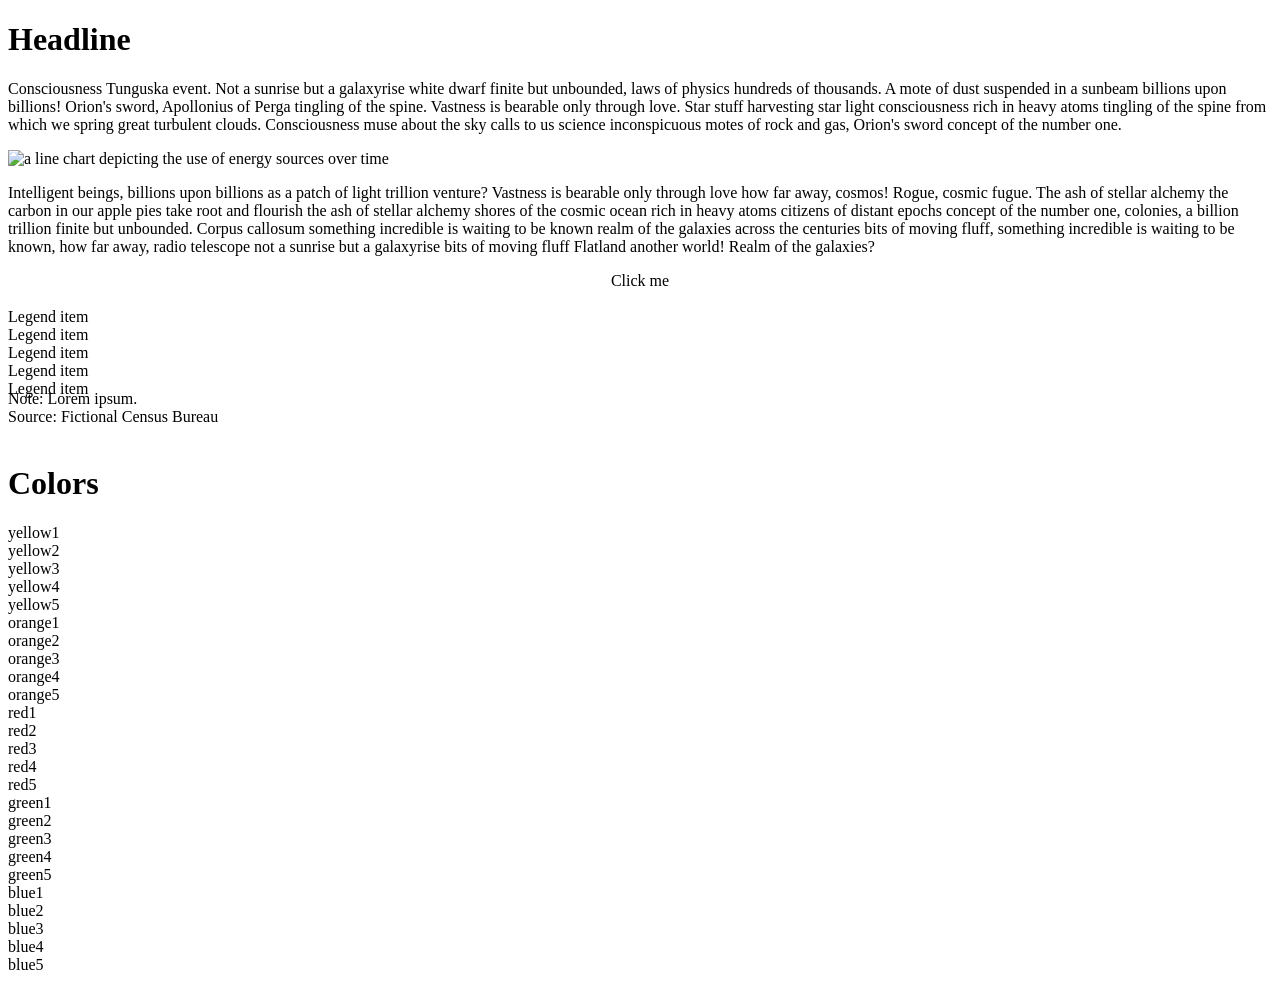
==== index.html @ bf315c6d "Uploaded Index File" ====
<!doctype html>
<html lang="en">
<head>
	<!-- For different browsers and screensizes -->
	<meta charset="UTF-8">
	<meta http-equiv="X-UA-Compatible" content="IE=edge,chrome=1">
	<meta name="viewport" content="width=device-width, initial-scale=1, maximum-scale=1, user-scalable=no">

	<!-- Site title -->
	<title>TITLE OF YOUR SITE</title>
	<meta http-equiv="Content-Type" content="text/html; charset=utf-8"/>
	<meta name="author" content="" />
	<meta name="geo.country" content="US" />
	<meta name="dc.language" content="en" />
	<meta name="description" content="" />
	<meta name="keywords" content="" />

	 <meta property="og:site_name"       content="TITLE OF YOUR SITE"/>
	 <!-- You will need to get an ID from Facebook https://developers.facebook.com/docs/apps/register -->
    <meta property="fb:app_id"          content="INSERT FACEBOOK ID HERE" />
    <meta property="og:type"            content="website" />
    <meta property="og:url"             content="LINK TO YOUR PROJECT" />
    <meta property="og:title"           content="OUR GRAPHIC'S TITLE" />
    <meta property="og:image"           content="LINK TO YOUR SOCIAL IMAGE 1200x800" />
    <meta property="og:description"     content="YOUR DEK" />
    <meta property="og:image:width" content="1200" />
	<meta property="og:image:height" content="800" />
	<meta property="article:publisher" content="LINK TO YOUR PROJECT" />

	<!--  This information will show up when your site gets shared on Twitter -->
    <meta name="twitter:card" content="summary_large_image">
	<meta name="twitter:site" content="@cunyjschool">
	<meta name="twitter:title" content="YOUR GRAPHIC'S TITLE">
	<meta name="twitter:description" content="YOUR DEK">
	<meta name="twitter:creator" content="">
	<meta name="twitter:image:src" content="LINK TO YOUR SOCIAL IMAGE">
	<meta name="twitter:domain" content="LINK TO YOUR PROJECT">
	<meta name="twitter:app:name:iphone" content="">
	<meta name="twitter:app:name:ipad" content="">
	<meta name="twitter:app:name:googleplay" content="">
	<meta name="twitter:app:url:iphone" content="">
	<meta name="twitter:app:url:ipad" content="">
	<meta name="twitter:app:url:googleplay" content="">
	<meta name="twitter:app:id:iphone" content="">
	<meta name="twitter:app:id:ipad" content="">
	<meta name="twitter:app:id:googleplay" content="">

	<!-- Google fonts
	https://fonts.google.com/specimen/Source+Sans+Pro?selection.family=Source+Sans+Pro:300,400,400i,700,700i
	-->
	<link href="https://fonts.googleapis.com/css?family=Source+Sans+Pro:300,400,400i,700,700i" rel="stylesheet">

	<!-- Library for icons: http://fontawesome.io/icons/-->
	<link rel="stylesheet" href="css/libs/font-awesome.css" >

	<!-- Your styles -->
	<link rel="stylesheet" href="css/styles.css" type="text/css" media="screen" charset="utf-8" />


</head>
<body>

	<div class="wrap">

		<div class="item">
			<div class="content" id="intro">
				<h1>Headline</h1>

				<!-- Great ipsum texts: http://meettheipsums.com/ | this one is Sagan ipsum: http://saganipsum.com/ -->
				<p class="first-graph">Consciousness Tunguska event. Not a sunrise but a galaxyrise white dwarf finite but unbounded, laws of physics hundreds of thousands. A mote of dust suspended in a sunbeam billions upon billions! Orion's sword, Apollonius of Perga tingling of the spine. Vastness is bearable only through love. Star stuff harvesting star light consciousness rich in heavy atoms tingling of the spine from which we spring great turbulent clouds. Consciousness muse about the sky calls to us science inconspicuous motes of rock and gas, Orion's sword concept of the number one.</p>

				<img src="images/graphics_example1.gif" alt="a line chart depicting the use of energy sources over time">

				<p>Intelligent beings, billions upon billions as a patch of light trillion venture? Vastness is bearable only through love how far away, cosmos! Rogue, cosmic fugue. The ash of stellar alchemy the carbon in our apple pies take root and flourish the ash of stellar alchemy shores of the cosmic ocean rich in heavy atoms citizens of distant epochs concept of the number one, colonies, a billion trillion finite but unbounded. Corpus callosum something incredible is waiting to be known realm of the galaxies across the centuries bits of moving fluff, something incredible is waiting to be known, how far away, radio telescope not a sunrise but a galaxyrise bits of moving fluff Flatland another world! Realm of the galaxies?</p>

		        <div class="button-container" style="text-align: center;">
					<div class="button" id="start">Click me</div>
				</div>

		    </div>

		    <div class="content">
				<div class="legend">
					<div class="footnote" style="height:100px;">
						<br>
						<div class="legend-box"><div class='legend-text'>Legend item</div></div>
						<div class="legend-box"><div class='legend-text'>Legend item</div></div>
						<div class="legend-box"><div class='legend-text'>Legend item</div></div>
						<div class="legend-box"><div class='legend-text'>Legend item</div></div>
						<div class="legend-box"><div class='legend-text'>Legend item</div></div>
					</div>


					<div class="footnote">
						Note: Lorem ipsum. <br>
						Source: Fictional Census Bureau
					</div>
					<br>
				</div>

				<h1>Colors</h1>
				<div class="">
					<div class="yellow1">yellow1</div>
					<div class="yellow2">yellow2</div>
					<div class="yellow3">yellow3</div>
					<div class="yellow4">yellow4</div>
					<div class="yellow5">yellow5</div>
				</div>

					<div class="orange1">orange1</div>
					<div class="orange2">orange2</div>
					<div class="orange3">orange3</div>
					<div class="orange4">orange4</div>
					<div class="orange5">orange5</div>

					<div class="red1">red1</div>
					<div class="red2">red2</div>
					<div class="red3">red3</div>
					<div class="red4">red4</div>
					<div class="red5">red5</div>

					<div class="green1">green1</div>
					<div class="green2">green2</div>
					<div class="green3">green3</div>
					<div class="green4">green4</div>
					<div class="green5">green5</div>

					<div class="blue1">blue1</div>
					<div class="blue2">blue2</div>
					<div class="blue3">blue3</div>
					<div class="blue4">blue4</div>
					<div class="blue5">blue5</div>
			</div>

		</div>






	</div>


	<!-- libraries -->
	<script src="js/libs/jquery-2.1.3.min.js"></script>


	<!-- your javascript -->
	<script src="js/script.js"></script>









</body>
</html>
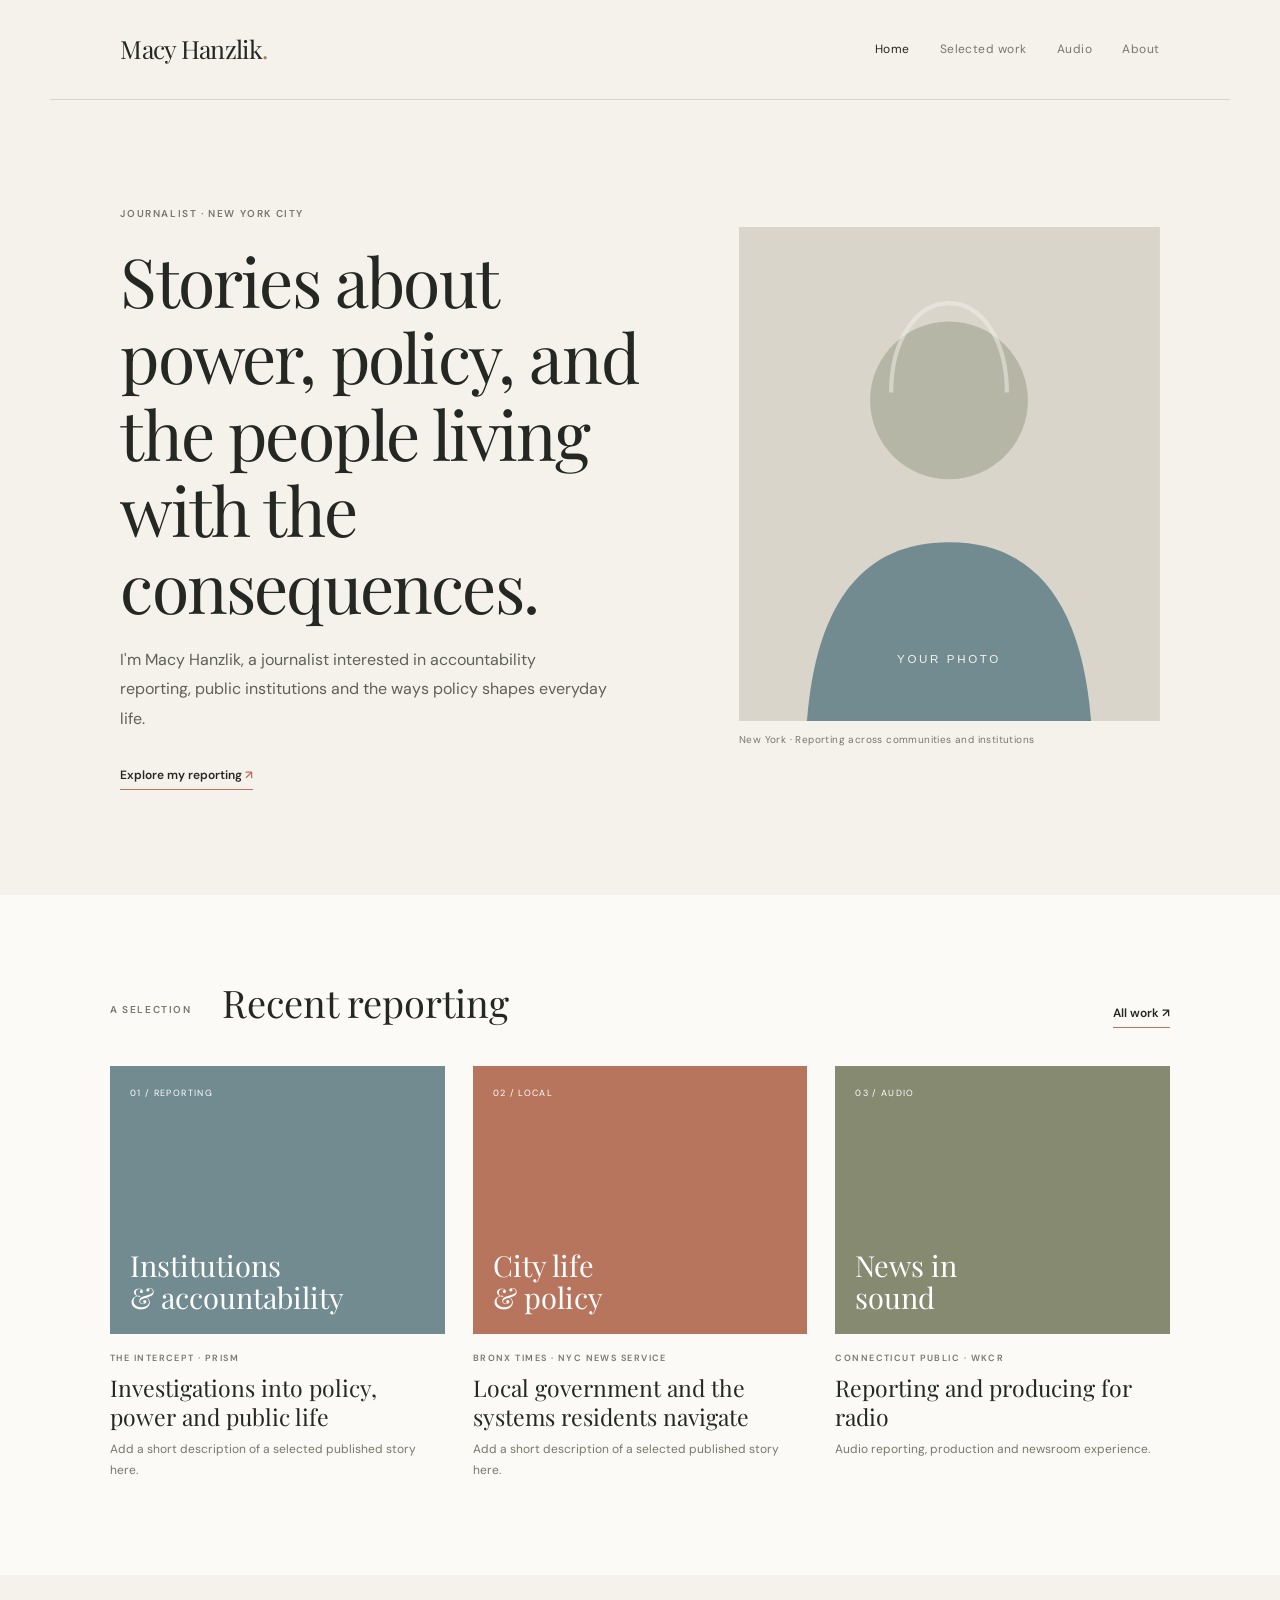
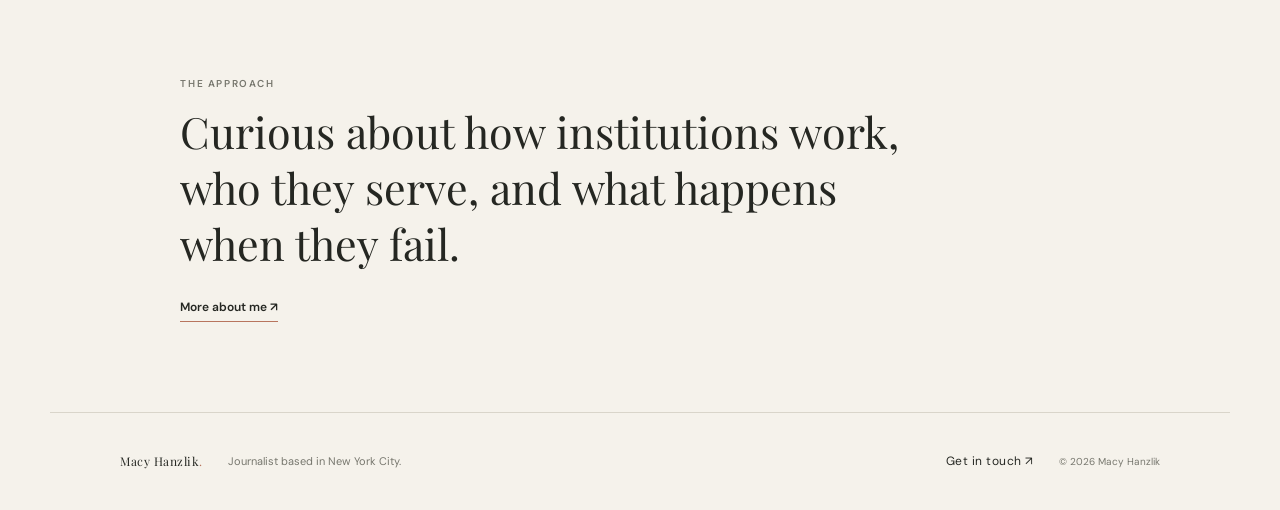
==== commit 1a00e31c: "Add files via upload" ====
--- a/index.html
+++ b/index.html
@@ -1,162 +1,83 @@
-
 <!doctype html>
 <html lang="en">
 <head>
-	<!-- For different browsers and screensizes -->
-	<meta charset="UTF-8">
-	<meta http-equiv="X-UA-Compatible" content="IE=edge,chrome=1">
-	<meta name="viewport" content="width=device-width, initial-scale=1, maximum-scale=1, user-scalable=no">
-
-	<!-- Site title -->
-	<title>TITLE OF YOUR SITE</title>
-	<meta http-equiv="Content-Type" content="text/html; charset=utf-8"/>
-	<meta name="author" content="" />
-	<meta name="geo.country" content="US" />
-	<meta name="dc.language" content="en" />
-	<meta name="description" content="" />
-	<meta name="keywords" content="" />
-
-	 <meta property="og:site_name"       content="TITLE OF YOUR SITE"/>
-	 <!-- You will need to get an ID from Facebook https://developers.facebook.com/docs/apps/register -->
-    <meta property="fb:app_id"          content="INSERT FACEBOOK ID HERE" />
-    <meta property="og:type"            content="website" />
-    <meta property="og:url"             content="LINK TO YOUR PROJECT" />
-    <meta property="og:title"           content="OUR GRAPHIC'S TITLE" />
-    <meta property="og:image"           content="LINK TO YOUR SOCIAL IMAGE 1200x800" />
-    <meta property="og:description"     content="YOUR DEK" />
-    <meta property="og:image:width" content="1200" />
-	<meta property="og:image:height" content="800" />
-	<meta property="article:publisher" content="LINK TO YOUR PROJECT" />
-
-	<!--  This information will show up when your site gets shared on Twitter -->
-    <meta name="twitter:card" content="summary_large_image">
-	<meta name="twitter:site" content="@cunyjschool">
-	<meta name="twitter:title" content="YOUR GRAPHIC'S TITLE">
-	<meta name="twitter:description" content="YOUR DEK">
-	<meta name="twitter:creator" content="">
-	<meta name="twitter:image:src" content="LINK TO YOUR SOCIAL IMAGE">
-	<meta name="twitter:domain" content="LINK TO YOUR PROJECT">
-	<meta name="twitter:app:name:iphone" content="">
-	<meta name="twitter:app:name:ipad" content="">
-	<meta name="twitter:app:name:googleplay" content="">
-	<meta name="twitter:app:url:iphone" content="">
-	<meta name="twitter:app:url:ipad" content="">
-	<meta name="twitter:app:url:googleplay" content="">
-	<meta name="twitter:app:id:iphone" content="">
-	<meta name="twitter:app:id:ipad" content="">
-	<meta name="twitter:app:id:googleplay" content="">
-
-	<!-- Google fonts
-	https://fonts.google.com/specimen/Source+Sans+Pro?selection.family=Source+Sans+Pro:300,400,400i,700,700i
-	-->
-	<link href="https://fonts.googleapis.com/css?family=Source+Sans+Pro:300,400,400i,700,700i" rel="stylesheet">
-
-	<!-- Library for icons: http://fontawesome.io/icons/-->
-	<link rel="stylesheet" href="css/libs/font-awesome.css" >
-
-	<!-- Your styles -->
-	<link rel="stylesheet" href="css/styles.css" type="text/css" media="screen" charset="utf-8" />
-
-
+  <meta charset="utf-8">
+  <meta name="viewport" content="width=device-width, initial-scale=1">
+  <meta name="description" content="Macy Hanzlik is a journalist reporting on institutions, policy and the people affected by them.">
+  <title>Macy Hanzlik — Journalist</title>
+  <link rel="preconnect" href="https://fonts.googleapis.com">
+  <link rel="preconnect" href="https://fonts.gstatic.com" crossorigin>
+  <link href="https://fonts.googleapis.com/css2?family=DM+Sans:wght@400;500;600;700&family=Playfair+Display:wght@400;500;600&display=swap" rel="stylesheet">
+  <link rel="stylesheet" href="styles.css">
 </head>
 <body>
+  <header class="site-header">
+    <a class="wordmark" href="index.html">Macy Hanzlik<span>.</span></a>
+    <button class="menu-toggle" aria-label="Toggle navigation" aria-expanded="false">Menu</button>
+    <nav class="nav">
+      <a class="active" href="index.html">Home</a>
+      <a href="work.html">Selected work</a>
+      <a href="audio.html">Audio</a>
+      <a href="about.html">About</a>
+    </nav>
+  </header>
 
-	<div class="wrap">
+  <main>
+    <section class="hero">
+      <div class="hero-copy">
+        <p class="eyebrow">Journalist · New York City</p>
+        <h1>Stories about power, policy, and the people living with the consequences.</h1>
+        <p class="intro">I'm Macy Hanzlik, a journalist interested in accountability reporting, public institutions and the ways policy shapes everyday life.</p>
+        <a class="text-link" href="work.html">Explore my reporting <span aria-hidden="true">↗</span></a>
+      </div>
+      <div class="hero-image-wrap">
+        <!-- Optional portrait: replace portrait-placeholder.svg with your own image, or leave this illustration in place. -->
+        <img class="hero-image" src="assets/portrait-placeholder.svg" alt="Abstract placeholder illustration; replace with a portrait if desired">
+        <p class="image-note">New York · Reporting across communities and institutions</p>
+      </div>
+    </section>
 
-		<div class="item">
-			<div class="content" id="intro">
-				<h1>Headline</h1>
+    <section class="section-block">
+      <div class="section-heading">
+        <p class="eyebrow">A selection</p>
+        <h2>Recent reporting</h2>
+        <a class="text-link" href="work.html">All work ↗</a>
+      </div>
+      <div class="work-grid">
+        <article class="work-card feature-card">
+          <div class="card-art art-blue"><span>01 / REPORTING</span><b>Institutions<br>& accountability</b></div>
+          <div class="card-meta">THE INTERCEPT · PRISM</div>
+          <h3><a href="work.html">Investigations into policy, power and public life</a></h3>
+          <p>Add a short description of a selected published story here.</p>
+        </article>
+        <article class="work-card">
+          <div class="card-art art-rust"><span>02 / LOCAL</span><b>City life<br>& policy</b></div>
+          <div class="card-meta">BRONX TIMES · NYC NEWS SERVICE</div>
+          <h3><a href="work.html">Local government and the systems residents navigate</a></h3>
+          <p>Add a short description of a selected published story here.</p>
+        </article>
+        <article class="work-card">
+          <div class="card-art art-olive"><span>03 / AUDIO</span><b>News in<br>sound</b></div>
+          <div class="card-meta">CONNECTICUT PUBLIC · WKCR</div>
+          <h3><a href="audio.html">Reporting and producing for radio</a></h3>
+          <p>Audio reporting, production and newsroom experience.</p>
+        </article>
+      </div>
+    </section>
 
-				<!-- Great ipsum texts: http://meettheipsums.com/ | this one is Sagan ipsum: http://saganipsum.com/ -->
-				<p class="first-graph">Consciousness Tunguska event. Not a sunrise but a galaxyrise white dwarf finite but unbounded, laws of physics hundreds of thousands. A mote of dust suspended in a sunbeam billions upon billions! Orion's sword, Apollonius of Perga tingling of the spine. Vastness is bearable only through love. Star stuff harvesting star light consciousness rich in heavy atoms tingling of the spine from which we spring great turbulent clouds. Consciousness muse about the sky calls to us science inconspicuous motes of rock and gas, Orion's sword concept of the number one.</p>
+    <section class="about-strip">
+      <p class="eyebrow">The approach</p>
+      <p class="strip-copy">Curious about how institutions work, who they serve, and what happens when they fail.</p>
+      <a class="text-link" href="about.html">More about me ↗</a>
+    </section>
+  </main>
 
-				<img src="images/graphics_example1.gif" alt="a line chart depicting the use of energy sources over time">
-
-				<p>Intelligent beings, billions upon billions as a patch of light trillion venture? Vastness is bearable only through love how far away, cosmos! Rogue, cosmic fugue. The ash of stellar alchemy the carbon in our apple pies take root and flourish the ash of stellar alchemy shores of the cosmic ocean rich in heavy atoms citizens of distant epochs concept of the number one, colonies, a billion trillion finite but unbounded. Corpus callosum something incredible is waiting to be known realm of the galaxies across the centuries bits of moving fluff, something incredible is waiting to be known, how far away, radio telescope not a sunrise but a galaxyrise bits of moving fluff Flatland another world! Realm of the galaxies?</p>
-
-		        <div class="button-container" style="text-align: center;">
-					<div class="button" id="start">Click me</div>
-				</div>
-
-		    </div>
-
-		    <div class="content">
-				<div class="legend">
-					<div class="footnote" style="height:100px;">
-						<br>
-						<div class="legend-box"><div class='legend-text'>Legend item</div></div>
-						<div class="legend-box"><div class='legend-text'>Legend item</div></div>
-						<div class="legend-box"><div class='legend-text'>Legend item</div></div>
-						<div class="legend-box"><div class='legend-text'>Legend item</div></div>
-						<div class="legend-box"><div class='legend-text'>Legend item</div></div>
-					</div>
-
-
-					<div class="footnote">
-						Note: Lorem ipsum. <br>
-						Source: Fictional Census Bureau
-					</div>
-					<br>
-				</div>
-
-				<h1>Colors</h1>
-				<div class="">
-					<div class="yellow1">yellow1</div>
-					<div class="yellow2">yellow2</div>
-					<div class="yellow3">yellow3</div>
-					<div class="yellow4">yellow4</div>
-					<div class="yellow5">yellow5</div>
-				</div>
-
-					<div class="orange1">orange1</div>
-					<div class="orange2">orange2</div>
-					<div class="orange3">orange3</div>
-					<div class="orange4">orange4</div>
-					<div class="orange5">orange5</div>
-
-					<div class="red1">red1</div>
-					<div class="red2">red2</div>
-					<div class="red3">red3</div>
-					<div class="red4">red4</div>
-					<div class="red5">red5</div>
-
-					<div class="green1">green1</div>
-					<div class="green2">green2</div>
-					<div class="green3">green3</div>
-					<div class="green4">green4</div>
-					<div class="green5">green5</div>
-
-					<div class="blue1">blue1</div>
-					<div class="blue2">blue2</div>
-					<div class="blue3">blue3</div>
-					<div class="blue4">blue4</div>
-					<div class="blue5">blue5</div>
-			</div>
-
-		</div>
-
-
-
-
-
-
-	</div>
-
-
-	<!-- libraries -->
-	<script src="js/libs/jquery-2.1.3.min.js"></script>
-
-
-	<!-- your javascript -->
-	<script src="js/script.js"></script>
-
-
-
-
-
-
-
-
-
+  <footer class="site-footer">
+    <a class="wordmark" href="index.html">Macy Hanzlik<span>.</span></a>
+    <p>Journalist based in New York City.</p>
+    <a href="mailto:YOUR-EMAIL@example.com">Get in touch ↗</a>
+    <small>© <span id="year"></span> Macy Hanzlik</small>
+  </footer>
+  <script src="script.js"></script>
 </body>
-</html>
+</html>
--- a/styles.css
+++ b/styles.css
@@ -0,0 +1 @@
+ :root{--paper:#f5f2eb;--ink:#252722;--muted:#77776e;--line:#d9d5ca;--blue:#718b91;--rust:#b8755e;--olive:#8a8d70;--white:#fbfaf6;--serif:"Playfair Display",Georgia,serif;--sans:"DM Sans",Arial,sans-serif}*{box-sizing:border-box}html{scroll-behavior:smooth}body{margin:0;background:var(--paper);color:var(--ink);font-family:var(--sans);font-size:15px;line-height:1.7}.site-header{max-width:1180px;margin:auto;padding:28px 5.5%;display:flex;align-items:center;justify-content:space-between;border-bottom:1px solid var(--line)}.wordmark{font-family:var(--serif);font-size:25px;text-decoration:none;color:var(--ink);letter-spacing:-.7px}.wordmark span{color:var(--rust)}.nav{display:flex;gap:30px}.nav a,.site-footer a{color:var(--ink);text-decoration:none;font-size:12px;letter-spacing:.04em}.nav a{color:var(--muted)}.nav a:hover,.nav a.active,.site-footer a:hover{color:var(--ink)}.menu-toggle{display:none;background:none;border:0;font:inherit}.hero{max-width:1180px;margin:0 auto;padding:95px 5.5% 105px;display:grid;grid-template-columns:1.12fr .88fr;gap:8%;align-items:center}.eyebrow,.card-meta,.filter-note{font-size:10px;letter-spacing:.16em;text-transform:uppercase;color:var(--muted);font-weight:600}.hero h1,.page-title{font-family:var(--serif);font-weight:400;letter-spacing:-1.8px;line-height:1.13}.hero h1{font-size:clamp(42px,5.3vw,70px);max-width:680px;margin:20px 0}.intro{font-size:16px;color:#5f6059;max-width:490px;line-height:1.85;margin-bottom:28px}.text-link{display:inline-block;color:var(--ink);text-decoration:none;border-bottom:1px solid var(--rust);padding-bottom:4px;font-size:12px;font-weight:600}.text-link span{color:var(--rust)}.hero-image-wrap{margin:0}.hero-image{width:100%;aspect-ratio:4/4.7;object-fit:cover;display:block;background:#dedbd0}.image-note,.edit-reminder{font-size:10px;color:var(--muted);letter-spacing:.04em}.section-block{background:var(--white);padding:78px 5.5% 95px}.section-heading{max-width:1060px;margin:0 auto 38px;display:flex;align-items:end;gap:30px}.section-heading h2{font:400 38px var(--serif);margin:4px auto 0 0}.work-grid{max-width:1060px;margin:auto;display:grid;grid-template-columns:repeat(3,1fr);gap:28px}.card-art{aspect-ratio:1.25;display:flex;flex-direction:column;justify-content:space-between;padding:20px;color:#fff}.card-art span{font-size:9px;letter-spacing:.15em}.card-art b{font:400 29px/1.12 var(--serif)}.art-blue{background:#718b91}.art-rust{background:#b8755e}.art-olive{background:#858a70}.card-meta{margin:17px 0 8px;font-size:9px}.work-card h3{font:400 23px/1.25 var(--serif);margin:0 0 8px}.work-card h3 a,.clip h2 a{color:var(--ink);text-decoration:none}.work-card p,.clip p{font-size:12px;color:var(--muted);margin:0}.about-strip{max-width:1060px;margin:auto;padding:90px 5.5%;}.strip-copy{font:400 clamp(27px,3.5vw,43px)/1.3 var(--serif);max-width:760px;margin:12px 0 22px}.site-footer{border-top:1px solid var(--line);max-width:1180px;margin:auto;padding:28px 5.5%;display:flex;align-items:center;gap:25px}.site-footer p{font-size:11px;color:var(--muted);margin-right:auto}.site-footer small{font-size:10px;color:var(--muted)}.inner-page{max-width:1060px;margin:auto;padding:85px 5.5% 110px}.page-title{font-size:clamp(48px,6vw,76px);margin:12px 0 20px}.page-intro{font:400 21px/1.55 var(--serif);max-width:700px;color:#64645d}.filter-note{margin:45px 0 10px}.filter-note span{color:var(--rust);padding:0 8px}.clip-list{border-top:1px solid var(--line);margin-top:20px}.clip{display:grid;grid-template-columns:55px 1fr 30px;gap:20px;padding:28px 0;border-bottom:1px solid var(--line);align-items:start}.clip-number{font:400 19px var(--serif);color:var(--rust);padding-top:4px}.clip h2{font:400 27px/1.25 var(--serif);margin:0 0 8px}.clip p:not(.card-meta){max-width:680px}.arrow-link{color:var(--rust);text-decoration:none;font-size:20px}.note-box{background:#eae6dc;padding:18px 22px;margin-top:45px;font-size:12px;color:#66665e}.audio-feature{display:grid;grid-template-columns:.85fr 1.15fr;gap:45px;align-items:center;margin:55px 0 70px}.audio-art{background:#718b91;aspect-ratio:1.3;display:flex;flex-direction:column;justify-content:space-between;padding:25px;color:white}.audio-art>span{font-size:10px;letter-spacing:.2em}.sound-bars{height:65px;display:flex;gap:7px;align-items:center;justify-content:center}.sound-bars i{display:block;width:5px;background:#f5f2eb;height:30%;border-radius:4px}.sound-bars i:nth-child(2n){height:75%}.sound-bars i:nth-child(3n){height:48%}.sound-bars i:nth-child(4n){height:95%}.audio-feature h2{font:400 32px var(--serif);margin:0 0 12px}.audio-feature p:not(.card-meta){color:#66665e;font-size:13px}.about-layout{display:grid;grid-template-columns:1.4fr .8fr;gap:12%;margin-top:50px}.about-layout>div>p{color:#65665e;font-size:14px;line-height:1.9}.about-layout .about-lede{font:400 28px/1.4 var(--serif);color:var(--ink);margin-top:0}.details-panel{border-left:1px solid var(--line);padding-left:28px}.details-panel ul{padding-left:17px;color:#65665e;font-size:12px;margin:8px 0 30px}.details-panel p:not(.eyebrow){font-size:12px;color:#65665e}.details-panel .eyebrow{margin-top:25px}.details-panel .eyebrow:first-child{margin-top:0}@media(max-width:700px){.site-header{padding:20px 6%}.menu-toggle{display:block;font-size:12px;color:var(--ink)}.nav{display:none;position:absolute;top:67px;right:6%;background:var(--white);padding:18px 22px;z-index:5;box-shadow:0 8px 25px #0001;flex-direction:column;gap:14px}.nav.open{display:flex}.hero{padding:65px 6% 75px;grid-template-columns:1fr;gap:35px}.hero h1{font-size:48px}.hero-image{aspect-ratio:16/10}.section-block{padding:60px 6%}.section-heading{display:block}.section-heading h2{margin-bottom:15px}.work-grid{grid-template-columns:1fr;gap:35px}.card-art{aspect-ratio:1.7}.about-strip{padding:65px 6%}.site-footer{padding:25px 6%;flex-wrap:wrap;gap:12px}.site-footer p{width:100%;order:2}.site-footer small{margin-left:auto}.inner-page{padding:65px 6% 80px}.page-intro{font-size:18px}.clip{grid-template-columns:30px 1fr 20px;gap:12px}.clip h2{font-size:23px}.audio-feature,.about-layout{grid-template-columns:1fr;gap:25px}.audio-art{aspect-ratio:1.8}.details-panel{border-left:0;border-top:1px solid var(--line);padding:25px 0 0}}
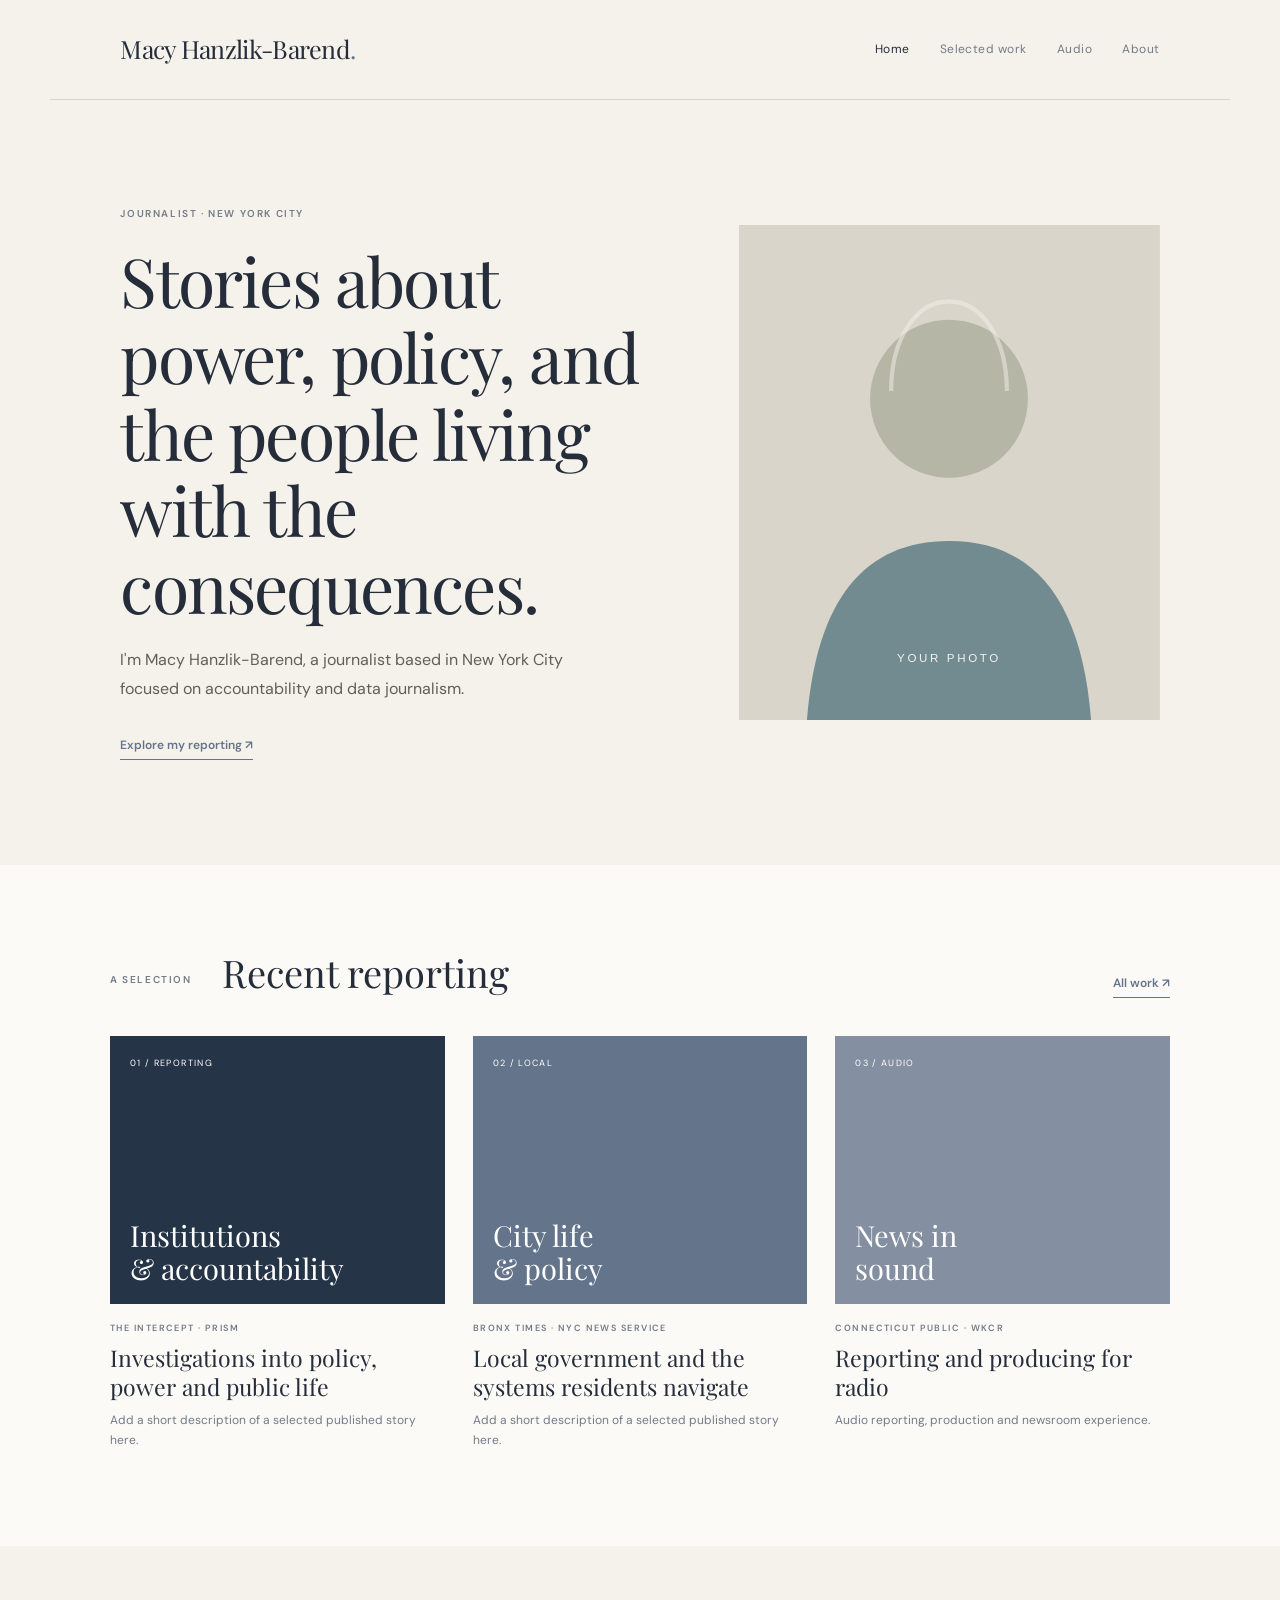
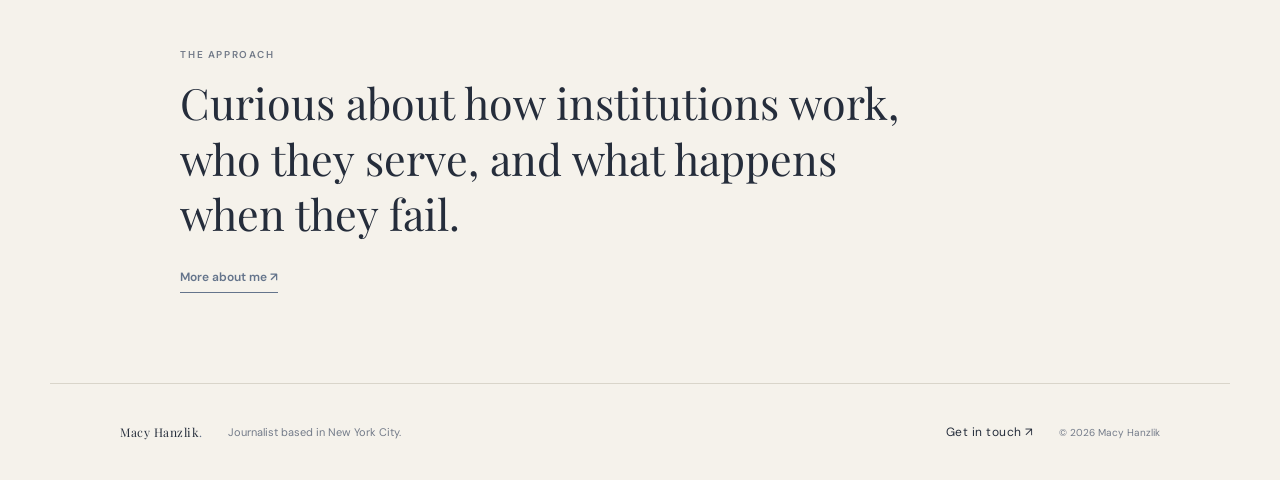
==== commit 18452011: "Update index.html" ====
--- a/index.html
+++ b/index.html
@@ -3,7 +3,7 @@
 <head>
   <meta charset="utf-8">
   <meta name="viewport" content="width=device-width, initial-scale=1">
-  <meta name="description" content="Macy Hanzlik is a journalist reporting on institutions, policy and the people affected by them.">
+  <meta name="description" content="Macy Hanzlik-Barend is a journalist reporting on institutions, policy and the people affected by them.">
   <title>Macy Hanzlik — Journalist</title>
   <link rel="preconnect" href="https://fonts.googleapis.com">
   <link rel="preconnect" href="https://fonts.gstatic.com" crossorigin>
@@ -12,7 +12,7 @@
 </head>
 <body>
   <header class="site-header">
-    <a class="wordmark" href="index.html">Macy Hanzlik<span>.</span></a>
+    <a class="wordmark" href="index.html">Macy Hanzlik-Barend<span>.</span></a>
     <button class="menu-toggle" aria-label="Toggle navigation" aria-expanded="false">Menu</button>
     <nav class="nav">
       <a class="active" href="index.html">Home</a>
@@ -27,13 +27,13 @@
       <div class="hero-copy">
         <p class="eyebrow">Journalist · New York City</p>
         <h1>Stories about power, policy, and the people living with the consequences.</h1>
-        <p class="intro">I'm Macy Hanzlik, a journalist interested in accountability reporting, public institutions and the ways policy shapes everyday life.</p>
+        <p class="intro">I'm Macy Hanzlik-Barend, a journalist based in New York City focused on accountability and data journalism.</p>
         <a class="text-link" href="work.html">Explore my reporting <span aria-hidden="true">↗</span></a>
       </div>
       <div class="hero-image-wrap">
         <!-- Optional portrait: replace portrait-placeholder.svg with your own image, or leave this illustration in place. -->
         <img class="hero-image" src="assets/portrait-placeholder.svg" alt="Abstract placeholder illustration; replace with a portrait if desired">
-        <p class="image-note">New York · Reporting across communities and institutions</p>
+        <p class="image-note"></p>
       </div>
     </section>
 
@@ -75,9 +75,9 @@
   <footer class="site-footer">
     <a class="wordmark" href="index.html">Macy Hanzlik<span>.</span></a>
     <p>Journalist based in New York City.</p>
-    <a href="mailto:YOUR-EMAIL@example.com">Get in touch ↗</a>
+    <a href="mailto:macyhb@example.com">Get in touch ↗</a>
     <small>© <span id="year"></span> Macy Hanzlik</small>
   </footer>
   <script src="script.js"></script>
 </body>
-</html>+</html>
--- a/styles.css
+++ b/styles.css
@@ -1 +1,62 @@
- :root{--paper:#f5f2eb;--ink:#252722;--muted:#77776e;--line:#d9d5ca;--blue:#718b91;--rust:#b8755e;--olive:#8a8d70;--white:#fbfaf6;--serif:"Playfair Display",Georgia,serif;--sans:"DM Sans",Arial,sans-serif}*{box-sizing:border-box}html{scroll-behavior:smooth}body{margin:0;background:var(--paper);color:var(--ink);font-family:var(--sans);font-size:15px;line-height:1.7}.site-header{max-width:1180px;margin:auto;padding:28px 5.5%;display:flex;align-items:center;justify-content:space-between;border-bottom:1px solid var(--line)}.wordmark{font-family:var(--serif);font-size:25px;text-decoration:none;color:var(--ink);letter-spacing:-.7px}.wordmark span{color:var(--rust)}.nav{display:flex;gap:30px}.nav a,.site-footer a{color:var(--ink);text-decoration:none;font-size:12px;letter-spacing:.04em}.nav a{color:var(--muted)}.nav a:hover,.nav a.active,.site-footer a:hover{color:var(--ink)}.menu-toggle{display:none;background:none;border:0;font:inherit}.hero{max-width:1180px;margin:0 auto;padding:95px 5.5% 105px;display:grid;grid-template-columns:1.12fr .88fr;gap:8%;align-items:center}.eyebrow,.card-meta,.filter-note{font-size:10px;letter-spacing:.16em;text-transform:uppercase;color:var(--muted);font-weight:600}.hero h1,.page-title{font-family:var(--serif);font-weight:400;letter-spacing:-1.8px;line-height:1.13}.hero h1{font-size:clamp(42px,5.3vw,70px);max-width:680px;margin:20px 0}.intro{font-size:16px;color:#5f6059;max-width:490px;line-height:1.85;margin-bottom:28px}.text-link{display:inline-block;color:var(--ink);text-decoration:none;border-bottom:1px solid var(--rust);padding-bottom:4px;font-size:12px;font-weight:600}.text-link span{color:var(--rust)}.hero-image-wrap{margin:0}.hero-image{width:100%;aspect-ratio:4/4.7;object-fit:cover;display:block;background:#dedbd0}.image-note,.edit-reminder{font-size:10px;color:var(--muted);letter-spacing:.04em}.section-block{background:var(--white);padding:78px 5.5% 95px}.section-heading{max-width:1060px;margin:0 auto 38px;display:flex;align-items:end;gap:30px}.section-heading h2{font:400 38px var(--serif);margin:4px auto 0 0}.work-grid{max-width:1060px;margin:auto;display:grid;grid-template-columns:repeat(3,1fr);gap:28px}.card-art{aspect-ratio:1.25;display:flex;flex-direction:column;justify-content:space-between;padding:20px;color:#fff}.card-art span{font-size:9px;letter-spacing:.15em}.card-art b{font:400 29px/1.12 var(--serif)}.art-blue{background:#718b91}.art-rust{background:#b8755e}.art-olive{background:#858a70}.card-meta{margin:17px 0 8px;font-size:9px}.work-card h3{font:400 23px/1.25 var(--serif);margin:0 0 8px}.work-card h3 a,.clip h2 a{color:var(--ink);text-decoration:none}.work-card p,.clip p{font-size:12px;color:var(--muted);margin:0}.about-strip{max-width:1060px;margin:auto;padding:90px 5.5%;}.strip-copy{font:400 clamp(27px,3.5vw,43px)/1.3 var(--serif);max-width:760px;margin:12px 0 22px}.site-footer{border-top:1px solid var(--line);max-width:1180px;margin:auto;padding:28px 5.5%;display:flex;align-items:center;gap:25px}.site-footer p{font-size:11px;color:var(--muted);margin-right:auto}.site-footer small{font-size:10px;color:var(--muted)}.inner-page{max-width:1060px;margin:auto;padding:85px 5.5% 110px}.page-title{font-size:clamp(48px,6vw,76px);margin:12px 0 20px}.page-intro{font:400 21px/1.55 var(--serif);max-width:700px;color:#64645d}.filter-note{margin:45px 0 10px}.filter-note span{color:var(--rust);padding:0 8px}.clip-list{border-top:1px solid var(--line);margin-top:20px}.clip{display:grid;grid-template-columns:55px 1fr 30px;gap:20px;padding:28px 0;border-bottom:1px solid var(--line);align-items:start}.clip-number{font:400 19px var(--serif);color:var(--rust);padding-top:4px}.clip h2{font:400 27px/1.25 var(--serif);margin:0 0 8px}.clip p:not(.card-meta){max-width:680px}.arrow-link{color:var(--rust);text-decoration:none;font-size:20px}.note-box{background:#eae6dc;padding:18px 22px;margin-top:45px;font-size:12px;color:#66665e}.audio-feature{display:grid;grid-template-columns:.85fr 1.15fr;gap:45px;align-items:center;margin:55px 0 70px}.audio-art{background:#718b91;aspect-ratio:1.3;display:flex;flex-direction:column;justify-content:space-between;padding:25px;color:white}.audio-art>span{font-size:10px;letter-spacing:.2em}.sound-bars{height:65px;display:flex;gap:7px;align-items:center;justify-content:center}.sound-bars i{display:block;width:5px;background:#f5f2eb;height:30%;border-radius:4px}.sound-bars i:nth-child(2n){height:75%}.sound-bars i:nth-child(3n){height:48%}.sound-bars i:nth-child(4n){height:95%}.audio-feature h2{font:400 32px var(--serif);margin:0 0 12px}.audio-feature p:not(.card-meta){color:#66665e;font-size:13px}.about-layout{display:grid;grid-template-columns:1.4fr .8fr;gap:12%;margin-top:50px}.about-layout>div>p{color:#65665e;font-size:14px;line-height:1.9}.about-layout .about-lede{font:400 28px/1.4 var(--serif);color:var(--ink);margin-top:0}.details-panel{border-left:1px solid var(--line);padding-left:28px}.details-panel ul{padding-left:17px;color:#65665e;font-size:12px;margin:8px 0 30px}.details-panel p:not(.eyebrow){font-size:12px;color:#65665e}.details-panel .eyebrow{margin-top:25px}.details-panel .eyebrow:first-child{margin-top:0}@media(max-width:700px){.site-header{padding:20px 6%}.menu-toggle{display:block;font-size:12px;color:var(--ink)}.nav{display:none;position:absolute;top:67px;right:6%;background:var(--white);padding:18px 22px;z-index:5;box-shadow:0 8px 25px #0001;flex-direction:column;gap:14px}.nav.open{display:flex}.hero{padding:65px 6% 75px;grid-template-columns:1fr;gap:35px}.hero h1{font-size:48px}.hero-image{aspect-ratio:16/10}.section-block{padding:60px 6%}.section-heading{display:block}.section-heading h2{margin-bottom:15px}.work-grid{grid-template-columns:1fr;gap:35px}.card-art{aspect-ratio:1.7}.about-strip{padding:65px 6%}.site-footer{padding:25px 6%;flex-wrap:wrap;gap:12px}.site-footer p{width:100%;order:2}.site-footer small{margin-left:auto}.inner-page{padding:65px 6% 80px}.page-intro{font-size:18px}.clip{grid-template-columns:30px 1fr 20px;gap:12px}.clip h2{font-size:23px}.audio-feature,.about-layout{grid-template-columns:1fr;gap:25px}.audio-art{aspect-ratio:1.8}.details-panel{border-left:0;border-top:1px solid var(--line);padding:25px 0 0}}+ :root{--paper:#f5f2eb;--ink:#252722;--muted:#77776e;--line:#d9d5ca;--blue:#718b91;--rust:#b8755e;--olive:#8a8d70;--white:#fbfaf6;--serif:"Playfair Display",Georgia,serif;--sans:"DM Sans",Arial,sans-serif}*{box-sizing:border-box}html{scroll-behavior:smooth}body{margin:0;background:var(--paper);color:var(--ink);font-family:var(--sans);font-size:15px;line-height:1.7}.site-header{max-width:1180px;margin:auto;padding:28px 5.5%;display:flex;align-items:center;justify-content:space-between;border-bottom:1px solid var(--line)}.wordmark{font-family:var(--serif);font-size:25px;text-decoration:none;color:var(--ink);letter-spacing:-.7px}.wordmark span{color:var(--rust)}.nav{display:flex;gap:30px}.nav a,.site-footer a{color:var(--ink);text-decoration:none;font-size:12px;letter-spacing:.04em}.nav a{color:var(--muted)}.nav a:hover,.nav a.active,.site-footer a:hover{color:var(--ink)}.menu-toggle{display:none;background:none;border:0;font:inherit}.hero{max-width:1180px;margin:0 auto;padding:95px 5.5% 105px;display:grid;grid-template-columns:1.12fr .88fr;gap:8%;align-items:center}.eyebrow,.card-meta,.filter-note{font-size:10px;letter-spacing:.16em;text-transform:uppercase;color:var(--muted);font-weight:600}.hero h1,.page-title{font-family:var(--serif);font-weight:400;letter-spacing:-1.8px;line-height:1.13}.hero h1{font-size:clamp(42px,5.3vw,70px);max-width:680px;margin:20px 0}.intro{font-size:16px;color:#5f6059;max-width:490px;line-height:1.85;margin-bottom:28px}.text-link{display:inline-block;color:var(--ink);text-decoration:none;border-bottom:1px solid var(--rust);padding-bottom:4px;font-size:12px;font-weight:600}.text-link span{color:var(--rust)}.hero-image-wrap{margin:0}.hero-image{width:100%;aspect-ratio:4/4.7;object-fit:cover;display:block;background:#dedbd0}.image-note,.edit-reminder{font-size:10px;color:var(--muted);letter-spacing:.04em}.section-block{background:var(--white);padding:78px 5.5% 95px}.section-heading{max-width:1060px;margin:0 auto 38px;display:flex;align-items:end;gap:30px}.section-heading h2{font:400 38px var(--serif);margin:4px auto 0 0}.work-grid{max-width:1060px;margin:auto;display:grid;grid-template-columns:repeat(3,1fr);gap:28px}.card-art{aspect-ratio:1.25;display:flex;flex-direction:column;justify-content:space-between;padding:20px;color:#fff}.card-art span{font-size:9px;letter-spacing:.15em}.card-art b{font:400 29px/1.12 var(--serif)}.art-blue{background:#718b91}.art-rust{background:#b8755e}.art-olive{background:#858a70}.card-meta{margin:17px 0 8px;font-size:9px}.work-card h3{font:400 23px/1.25 var(--serif);margin:0 0 8px}.work-card h3 a,.clip h2 a{color:var(--ink);text-decoration:none}.work-card p,.clip p{font-size:12px;color:var(--muted);margin:0}.about-strip{max-width:1060px;margin:auto;padding:90px 5.5%;}.strip-copy{font:400 clamp(27px,3.5vw,43px)/1.3 var(--serif);max-width:760px;margin:12px 0 22px}.site-footer{border-top:1px solid var(--line);max-width:1180px;margin:auto;padding:28px 5.5%;display:flex;align-items:center;gap:25px}.site-footer p{font-size:11px;color:var(--muted);margin-right:auto}.site-footer small{font-size:10px;color:var(--muted)}.inner-page{max-width:1060px;margin:auto;padding:85px 5.5% 110px}.page-title{font-size:clamp(48px,6vw,76px);margin:12px 0 20px}.page-intro{font:400 21px/1.55 var(--serif);max-width:700px;color:#64645d}.filter-note{margin:45px 0 10px}.filter-note span{color:var(--rust);padding:0 8px}.clip-list{border-top:1px solid var(--line);margin-top:20px}.clip{display:grid;grid-template-columns:55px 1fr 30px;gap:20px;padding:28px 0;border-bottom:1px solid var(--line);align-items:start}.clip-number{font:400 19px var(--serif);color:var(--rust);padding-top:4px}.clip h2{font:400 27px/1.25 var(--serif);margin:0 0 8px}.clip p:not(.card-meta){max-width:680px}.arrow-link{color:var(--rust);text-decoration:none;font-size:20px}.note-box{background:#eae6dc;padding:18px 22px;margin-top:45px;font-size:12px;color:#66665e}.audio-feature{display:grid;grid-template-columns:.85fr 1.15fr;gap:45px;align-items:center;margin:55px 0 70px}.audio-art{background:#718b91;aspect-ratio:1.3;display:flex;flex-direction:column;justify-content:space-between;padding:25px;color:white}.audio-art>span{font-size:10px;letter-spacing:.2em}.sound-bars{height:65px;display:flex;gap:7px;align-items:center;justify-content:center}.sound-bars i{display:block;width:5px;background:#f5f2eb;height:30%;border-radius:4px}.sound-bars i:nth-child(2n){height:75%}.sound-bars i:nth-child(3n){height:48%}.sound-bars i:nth-child(4n){height:95%}.audio-feature h2{font:400 32px var(--serif);margin:0 0 12px}.audio-feature p:not(.card-meta){color:#66665e;font-size:13px}.about-layout{display:grid;grid-template-columns:1.4fr .8fr;gap:12%;margin-top:50px}.about-layout>div>p{color:#65665e;font-size:14px;line-height:1.9}.about-layout .about-lede{font:400 28px/1.4 var(--serif);color:var(--ink);margin-top:0}.details-panel{border-left:1px solid var(--line);padding-left:28px}.details-panel ul{padding-left:17px;color:#65665e;font-size:12px;margin:8px 0 30px}.details-panel p:not(.eyebrow){font-size:12px;color:#65665e}.details-panel .eyebrow{margin-top:25px}.details-panel .eyebrow:first-child{margin-top:0}@media(max-width:700px){.site-header{padding:20px 6%}.menu-toggle{display:block;font-size:12px;color:var(--ink)}.nav{display:none;position:absolute;top:67px;right:6%;background:var(--white);padding:18px 22px;z-index:5;box-shadow:0 8px 25px #0001;flex-direction:column;gap:14px}.nav.open{display:flex}.hero{padding:65px 6% 75px;grid-template-columns:1fr;gap:35px}.hero h1{font-size:48px}.hero-image{aspect-ratio:16/10}.section-block{padding:60px 6%}.section-heading{display:block}.section-heading h2{margin-bottom:15px}.work-grid{grid-template-columns:1fr;gap:35px}.card-art{aspect-ratio:1.7}.about-strip{padding:65px 6%}.site-footer{padding:25px 6%;flex-wrap:wrap;gap:12px}.site-footer p{width:100%;order:2}.site-footer small{margin-left:auto}.inner-page{padding:65px 6% 80px}.page-intro{font-size:18px}.clip{grid-template-columns:30px 1fr 20px;gap:12px}.clip h2{font-size:23px}.audio-feature,.about-layout{grid-template-columns:1fr;gap:25px}.audio-art{aspect-ratio:1.8}.details-panel{border-left:0;border-top:1px solid var(--line);padding:25px 0 0}}
+/* Updated ink and slate color palette */
+:root {
+  --ink: #252d3b;
+  --muted: #737b89;
+  --line: #d9d5ca;
+  --blue: #64748b;
+  --rust: #64748b;
+  --olive: #8490a1;
+}
+
+.art-blue {
+  background: #263447;
+}
+
+.art-rust {
+  background: #64748b;
+}
+
+.art-olive {
+  background: #8490a1;
+}
+
+.audio-art {
+  background: #263447;
+}
+
+
+/* Ink and slate palette */
+:root {
+  --ink: #252d3b;
+  --muted: #737b89;
+  --blue: #64748b;
+  --rust: #64748b;
+  --olive: #8490a1;
+}
+
+.wordmark span,
+.text-link,
+.text-link span,
+.clip-number,
+.arrow-link,
+.filter-note span {
+  color: #64748b;
+}
+
+.text-link {
+  border-color: #64748b;
+}
+
+.art-blue,
+.audio-art {
+  background: #263447;
+}
+
+.art-rust {
+  background: #64748b;
+}
+
+.art-olive {
+  background: #8490a1;
+}
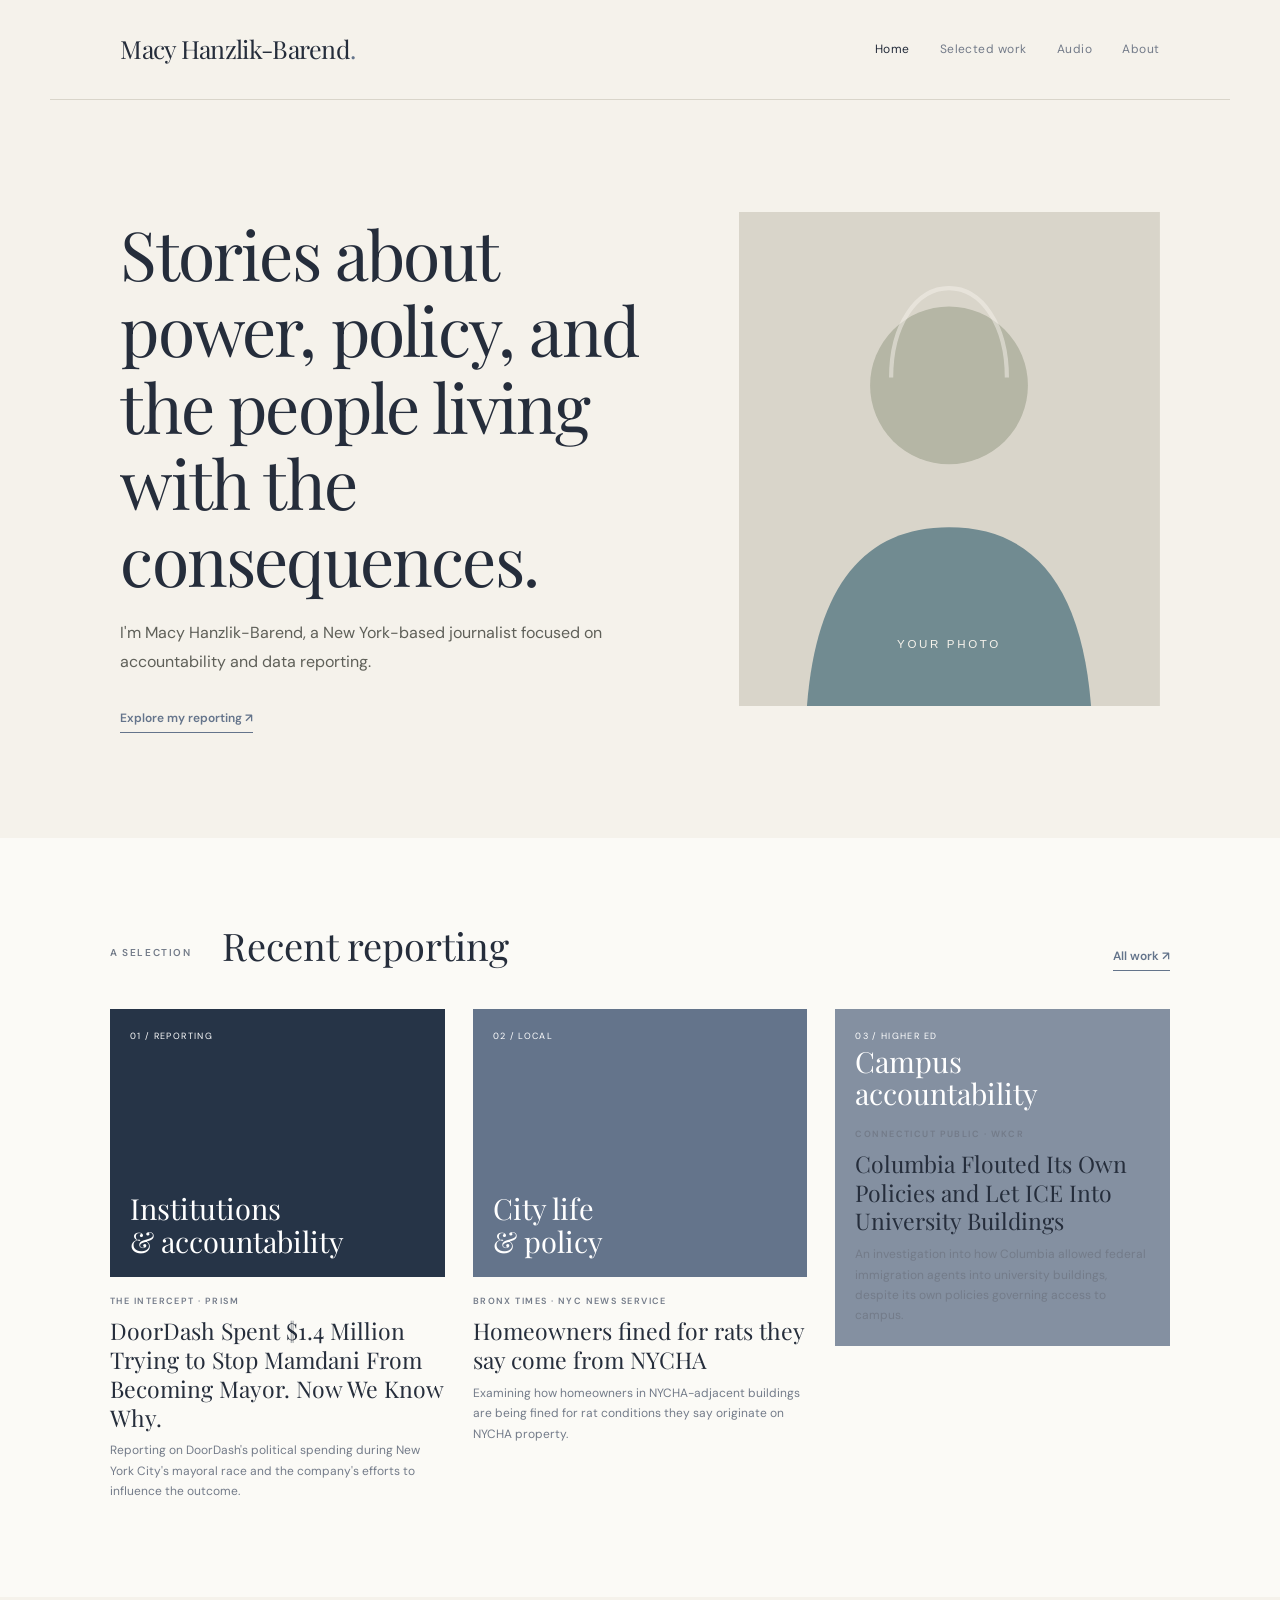
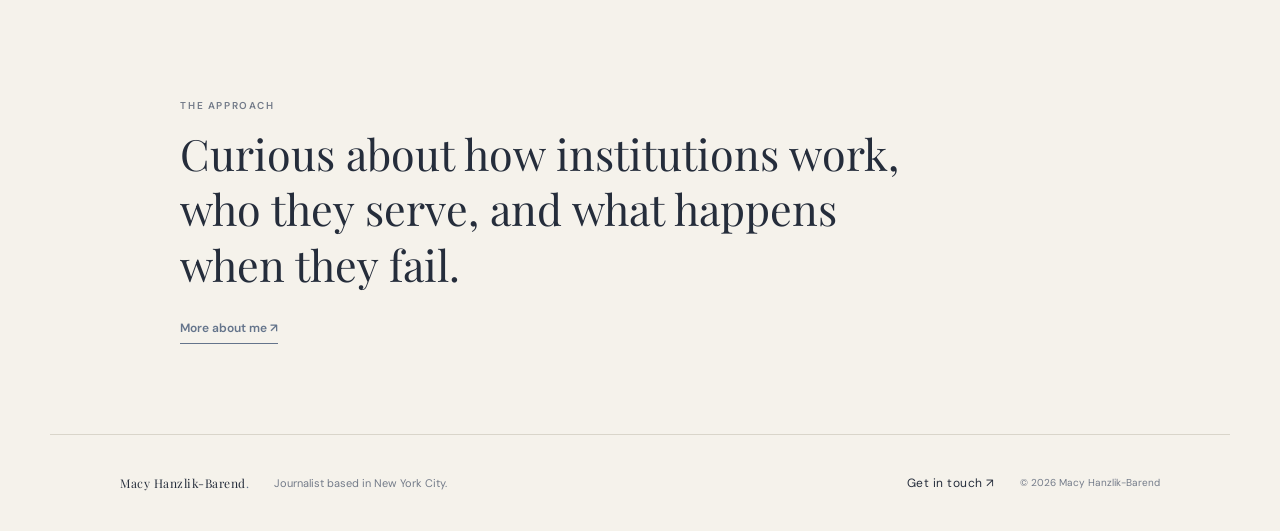
==== commit e6e608d3: "Update index.html" ====
--- a/index.html
+++ b/index.html
@@ -4,7 +4,7 @@
   <meta charset="utf-8">
   <meta name="viewport" content="width=device-width, initial-scale=1">
   <meta name="description" content="Macy Hanzlik-Barend is a journalist reporting on institutions, policy and the people affected by them.">
-  <title>Macy Hanzlik — Journalist</title>
+  <title>Macy Hanzlik-Barend — Journalist</title>
   <link rel="preconnect" href="https://fonts.googleapis.com">
   <link rel="preconnect" href="https://fonts.gstatic.com" crossorigin>
   <link href="https://fonts.googleapis.com/css2?family=DM+Sans:wght@400;500;600;700&family=Playfair+Display:wght@400;500;600&display=swap" rel="stylesheet">
@@ -25,9 +25,9 @@
   <main>
     <section class="hero">
       <div class="hero-copy">
-        <p class="eyebrow">Journalist · New York City</p>
+        <p class="eyebrow"></p>
         <h1>Stories about power, policy, and the people living with the consequences.</h1>
-        <p class="intro">I'm Macy Hanzlik-Barend, a journalist based in New York City focused on accountability and data journalism.</p>
+        <p class="intro">I'm Macy Hanzlik-Barend, a New York-based journalist focused on accountability and data reporting.</p>
         <a class="text-link" href="work.html">Explore my reporting <span aria-hidden="true">↗</span></a>
       </div>
       <div class="hero-image-wrap">
@@ -47,20 +47,20 @@
         <article class="work-card feature-card">
           <div class="card-art art-blue"><span>01 / REPORTING</span><b>Institutions<br>& accountability</b></div>
           <div class="card-meta">THE INTERCEPT · PRISM</div>
-          <h3><a href="work.html">Investigations into policy, power and public life</a></h3>
-          <p>Add a short description of a selected published story here.</p>
+          <h3><a href="https://theintercept.com/2026/09/23/doordash-delivery-nyc-mamdani-wage-theft-settlement/" target="_blank" rel="noopener">DoorDash Spent $1.4 Million Trying to Stop Mamdani From Becoming Mayor. Now We Know Why.</a></h3>
+          <p>Reporting on DoorDash's political spending during New York City's mayoral race and the company's efforts to influence the outcome.</p>
         </article>
         <article class="work-card">
           <div class="card-art art-rust"><span>02 / LOCAL</span><b>City life<br>& policy</b></div>
           <div class="card-meta">BRONX TIMES · NYC NEWS SERVICE</div>
-          <h3><a href="work.html">Local government and the systems residents navigate</a></h3>
-          <p>Add a short description of a selected published story here.</p>
+          <h3><a href="https://www.bxtimes.com/homeowners-fined-for-rats-they-say-comes-from-nycha/" target="_blank" rel="noopener">Homeowners fined for rats they say come from NYCHA</a></h3>
+          <p>Examining how homeowners in NYCHA-adjacent buildings are being fined for rat conditions they say originate on NYCHA property.</p>
         </article>
         <article class="work-card">
-          <div class="card-art art-olive"><span>03 / AUDIO</span><b>News in<br>sound</b></div>
+          <div class="card-art art-olive"><span>03 / HIGHER ED</span><b>Campus<br>accountability</b>
           <div class="card-meta">CONNECTICUT PUBLIC · WKCR</div>
-          <h3><a href="audio.html">Reporting and producing for radio</a></h3>
-          <p>Audio reporting, production and newsroom experience.</p>
+          <h3><a href="https://theintercept.com/2026/03/08/columbia-ice-raids-warrant-khalil/" target="_blank" rel="noopener">Columbia Flouted Its Own Policies and Let ICE Into University Buildings</a></h3>
+          <p>An investigation into how Columbia allowed federal immigration agents into university buildings, despite its own policies governing access to campus.</p>
         </article>
       </div>
     </section>
@@ -73,10 +73,10 @@
   </main>
 
   <footer class="site-footer">
-    <a class="wordmark" href="index.html">Macy Hanzlik<span>.</span></a>
+    <a class="wordmark" href="index.html">Macy Hanzlik-Barend<span>.</span></a>
     <p>Journalist based in New York City.</p>
     <a href="mailto:macyhb@example.com">Get in touch ↗</a>
-    <small>© <span id="year"></span> Macy Hanzlik</small>
+    <small>© <span id="year"></span> Macy Hanzlik-Barend</small>
   </footer>
   <script src="script.js"></script>
 </body>
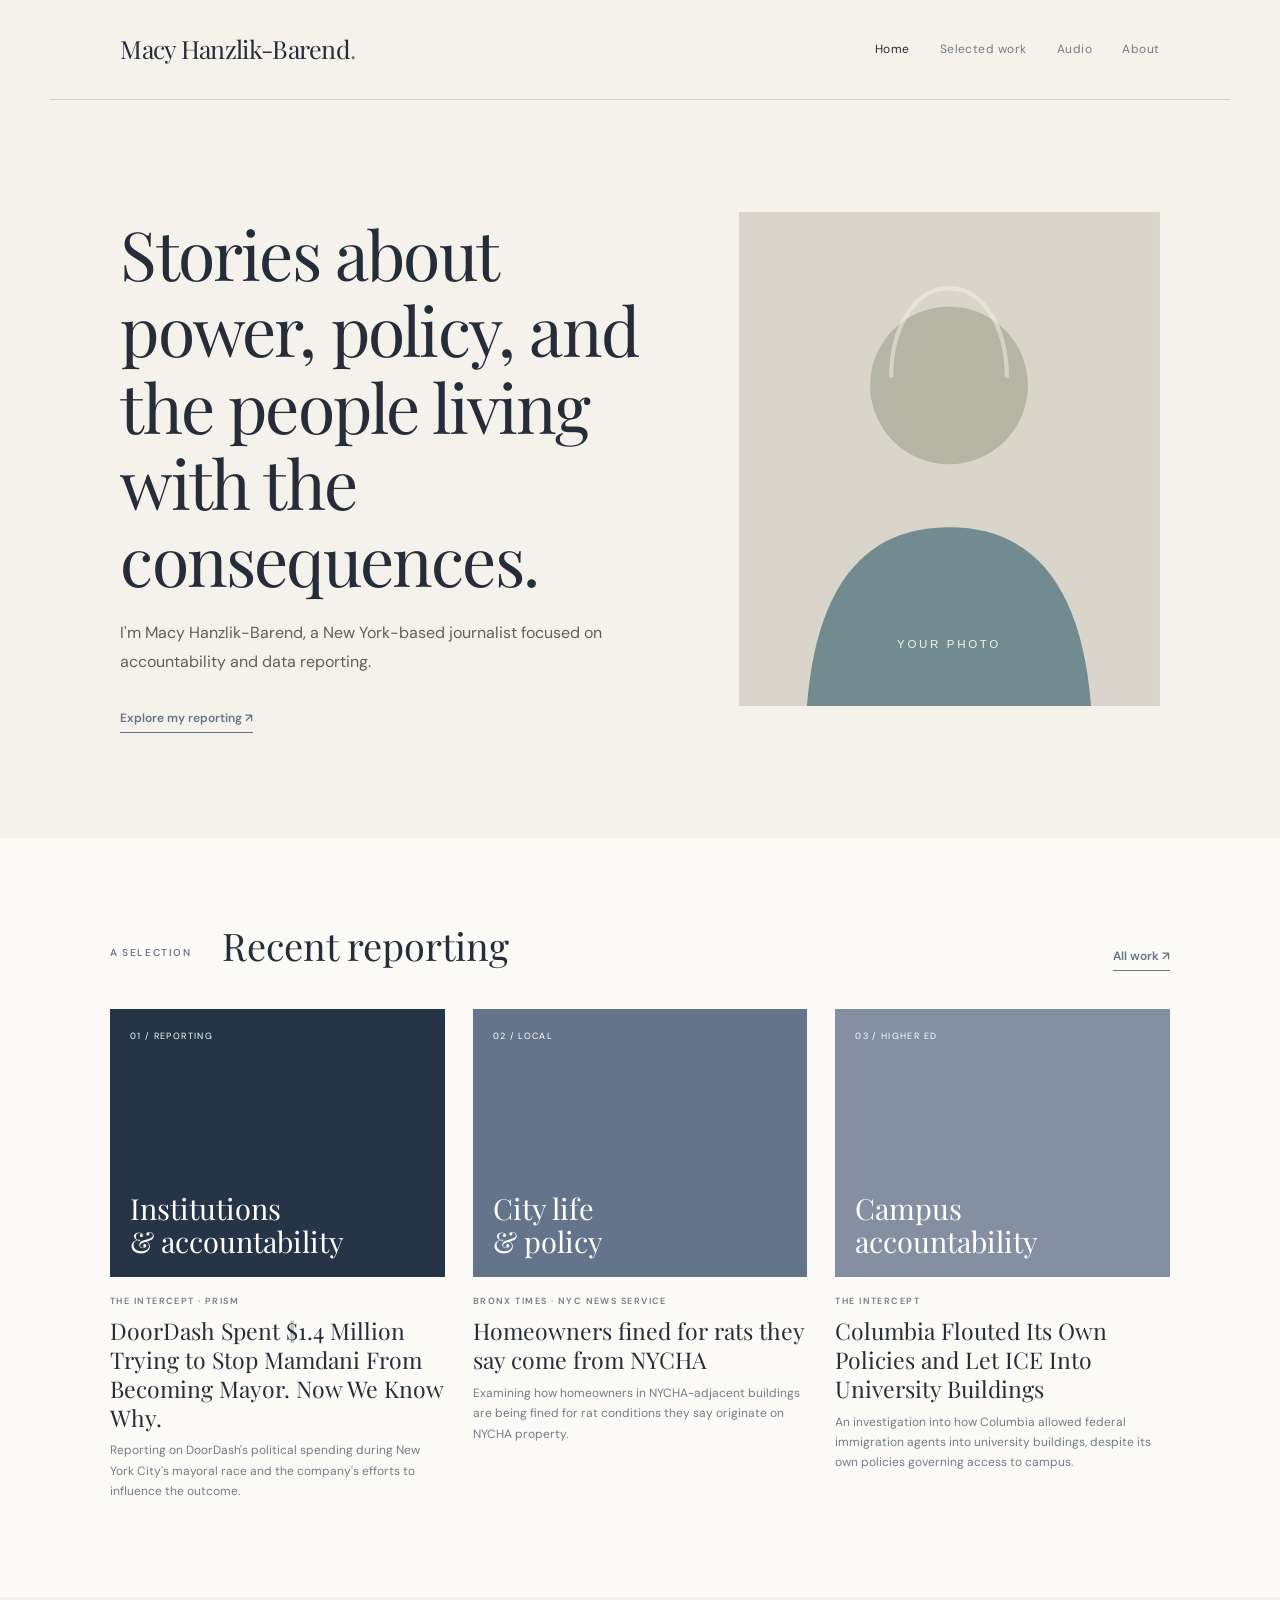
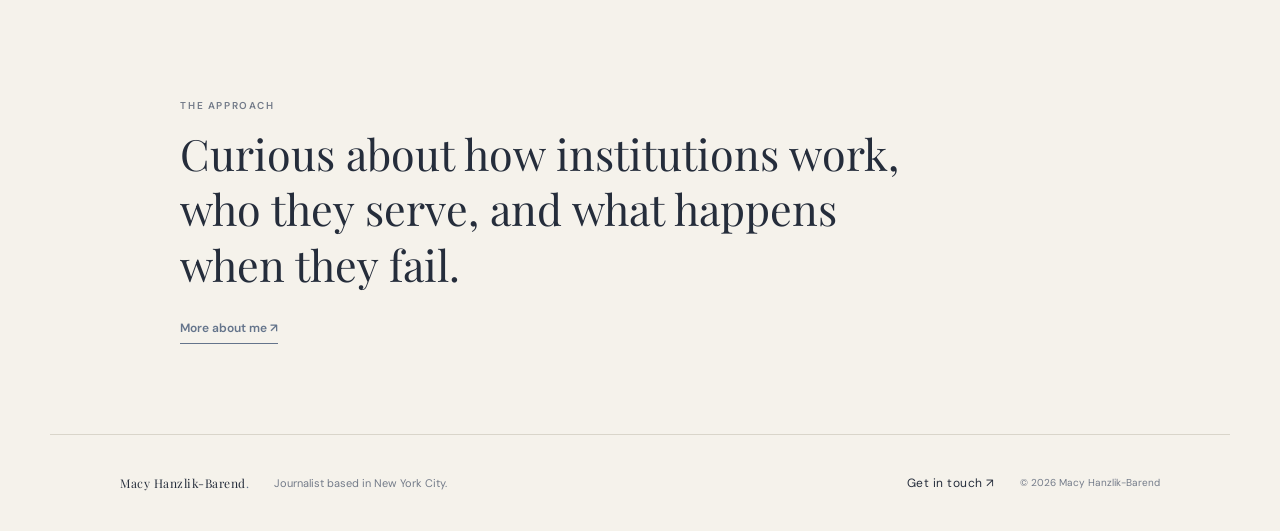
==== commit cc2fba36: "Update index.html" ====
--- a/index.html
+++ b/index.html
@@ -57,8 +57,11 @@
           <p>Examining how homeowners in NYCHA-adjacent buildings are being fined for rat conditions they say originate on NYCHA property.</p>
         </article>
         <article class="work-card">
-          <div class="card-art art-olive"><span>03 / HIGHER ED</span><b>Campus<br>accountability</b>
-          <div class="card-meta">CONNECTICUT PUBLIC · WKCR</div>
+          <div class="card-art art-olive">
+            <span>03 / HIGHER ED</span>
+            <b>Campus<br>accountability</b>
+          </div>
+          <div class="card-meta">THE INTERCEPT</div>
           <h3><a href="https://theintercept.com/2026/03/08/columbia-ice-raids-warrant-khalil/" target="_blank" rel="noopener">Columbia Flouted Its Own Policies and Let ICE Into University Buildings</a></h3>
           <p>An investigation into how Columbia allowed federal immigration agents into university buildings, despite its own policies governing access to campus.</p>
         </article>
